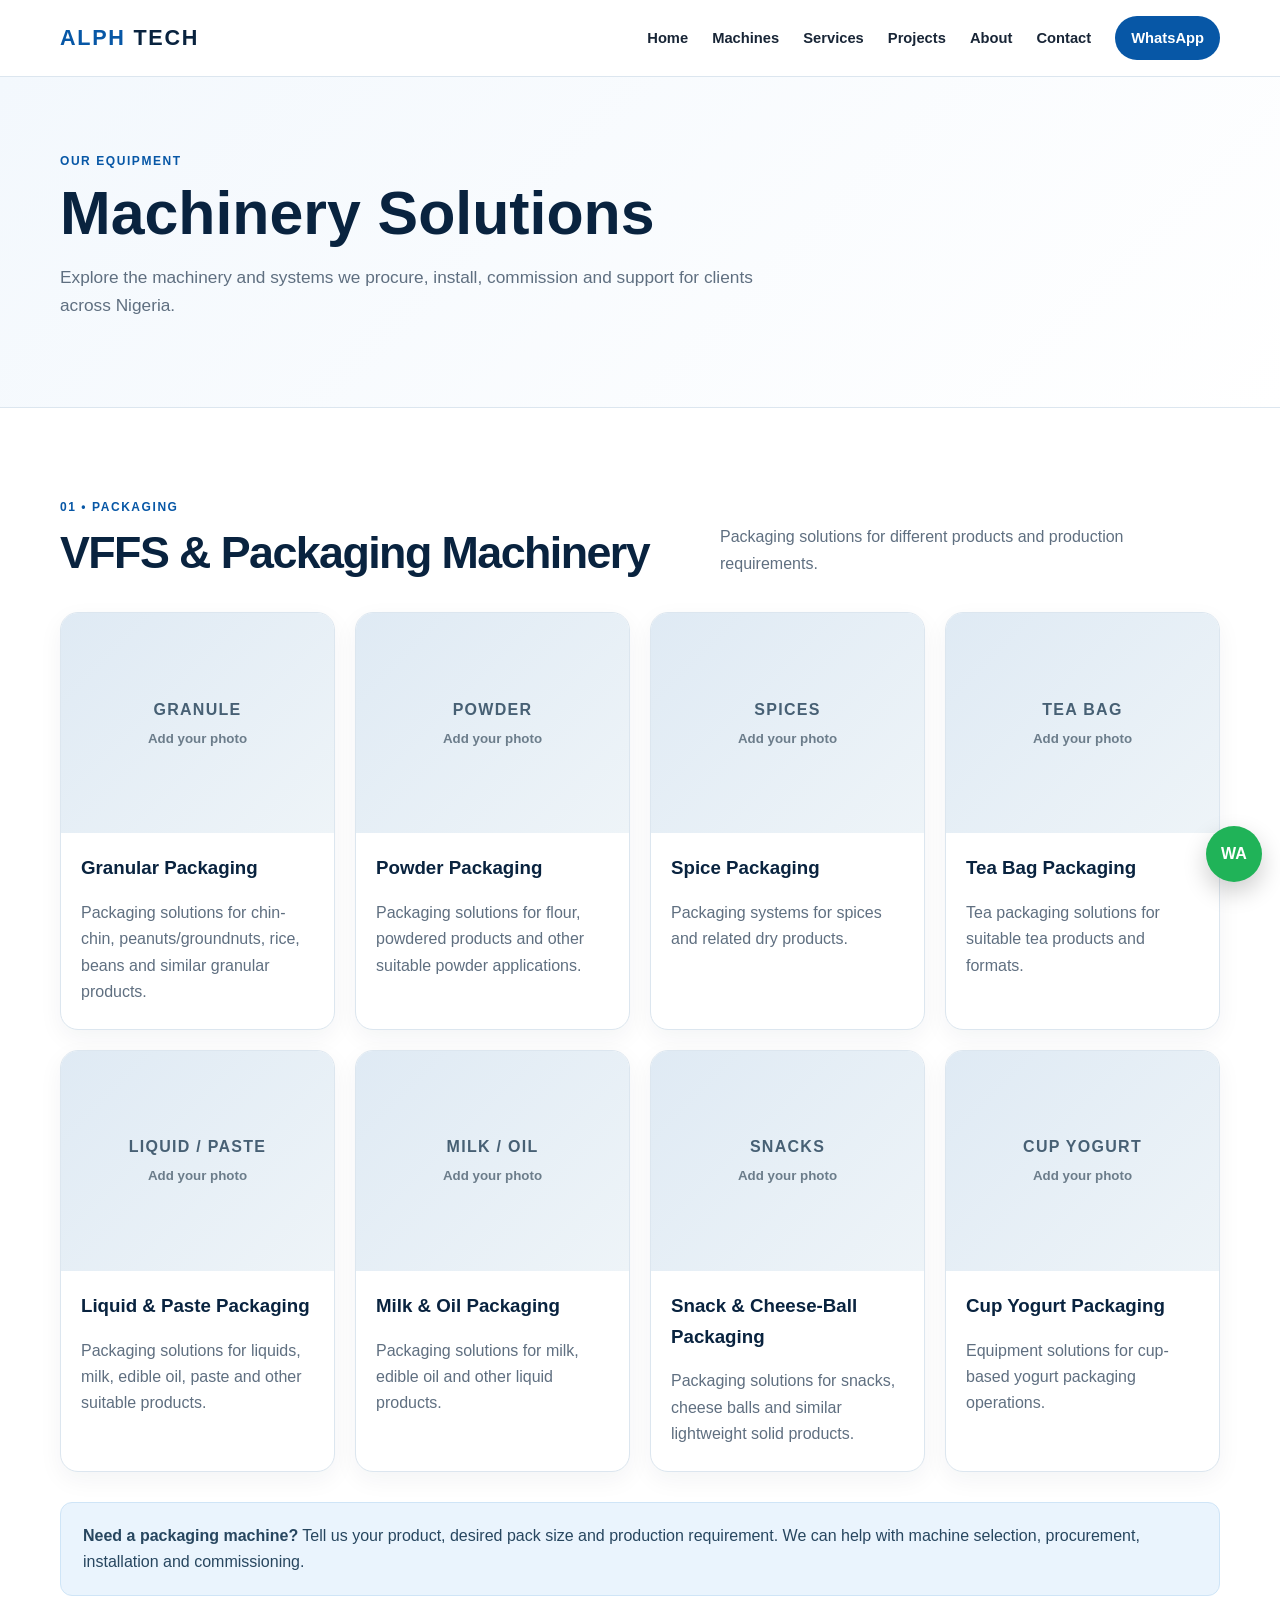
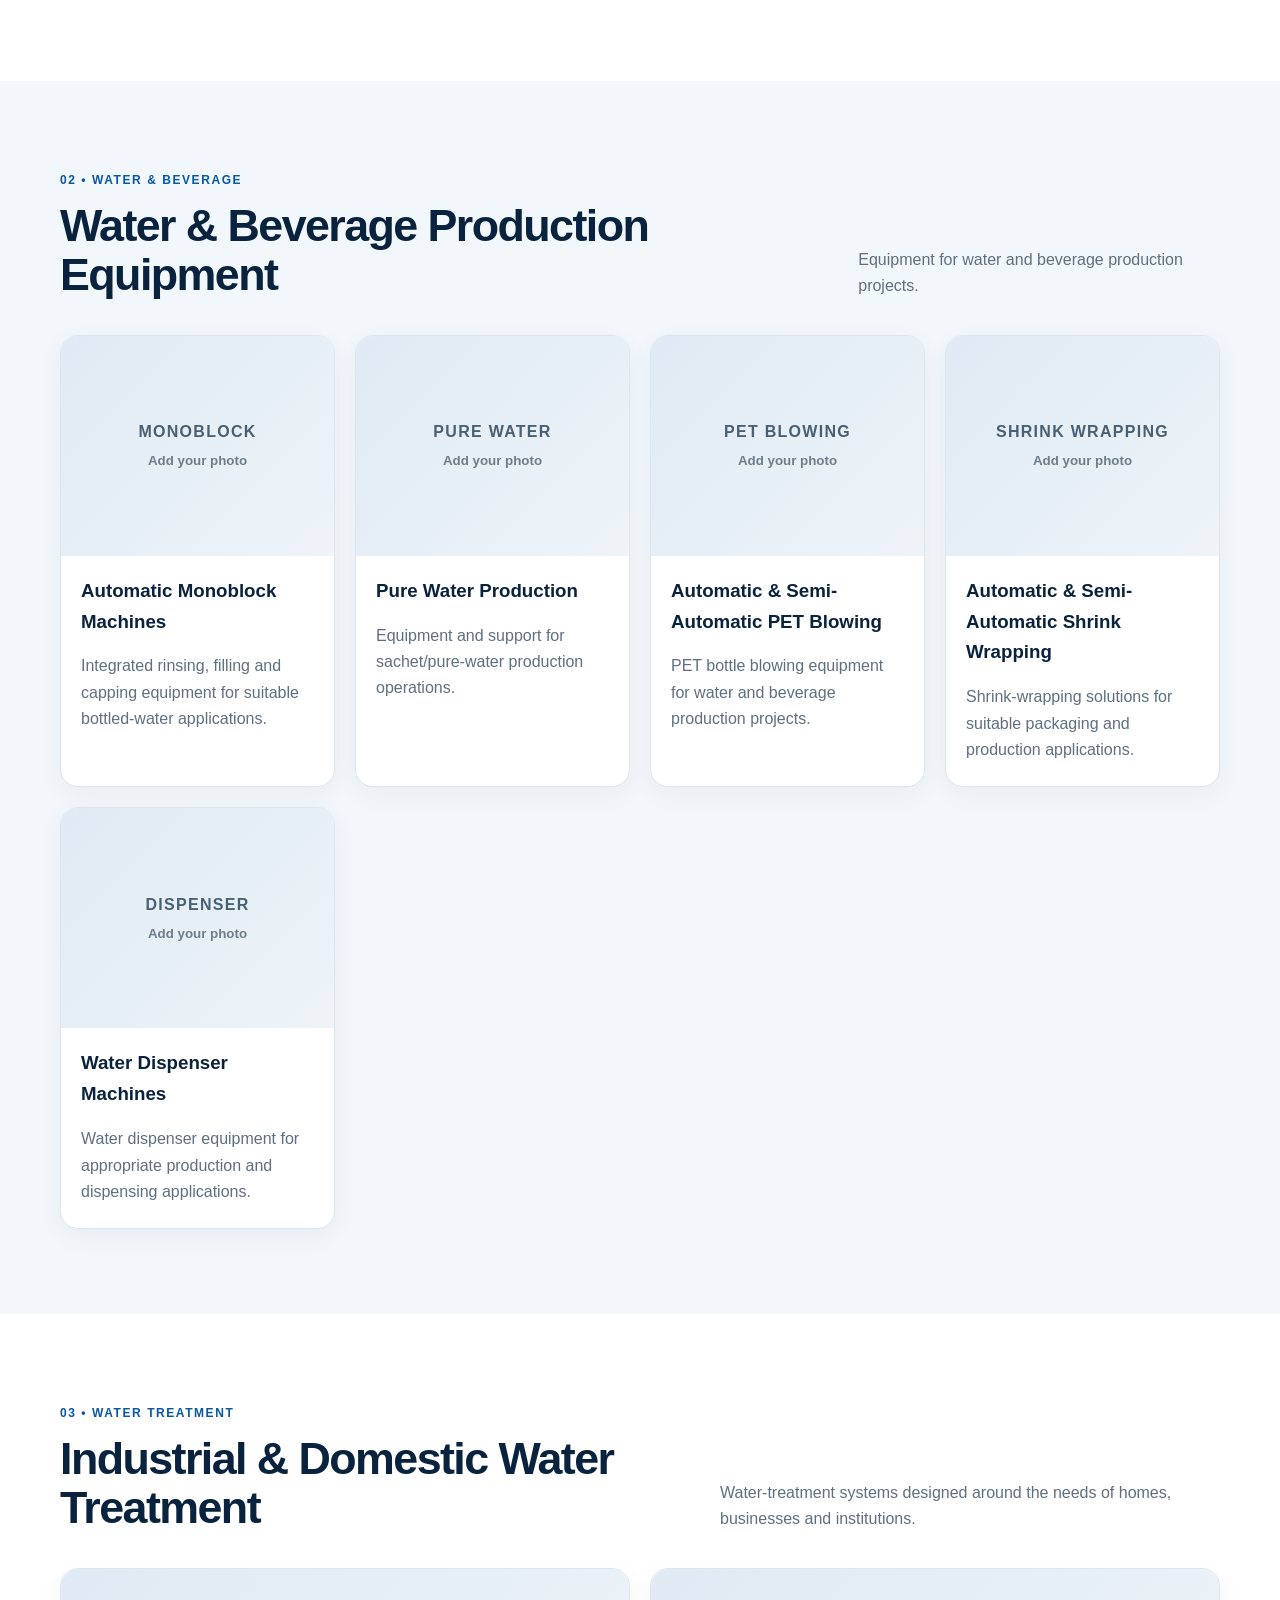
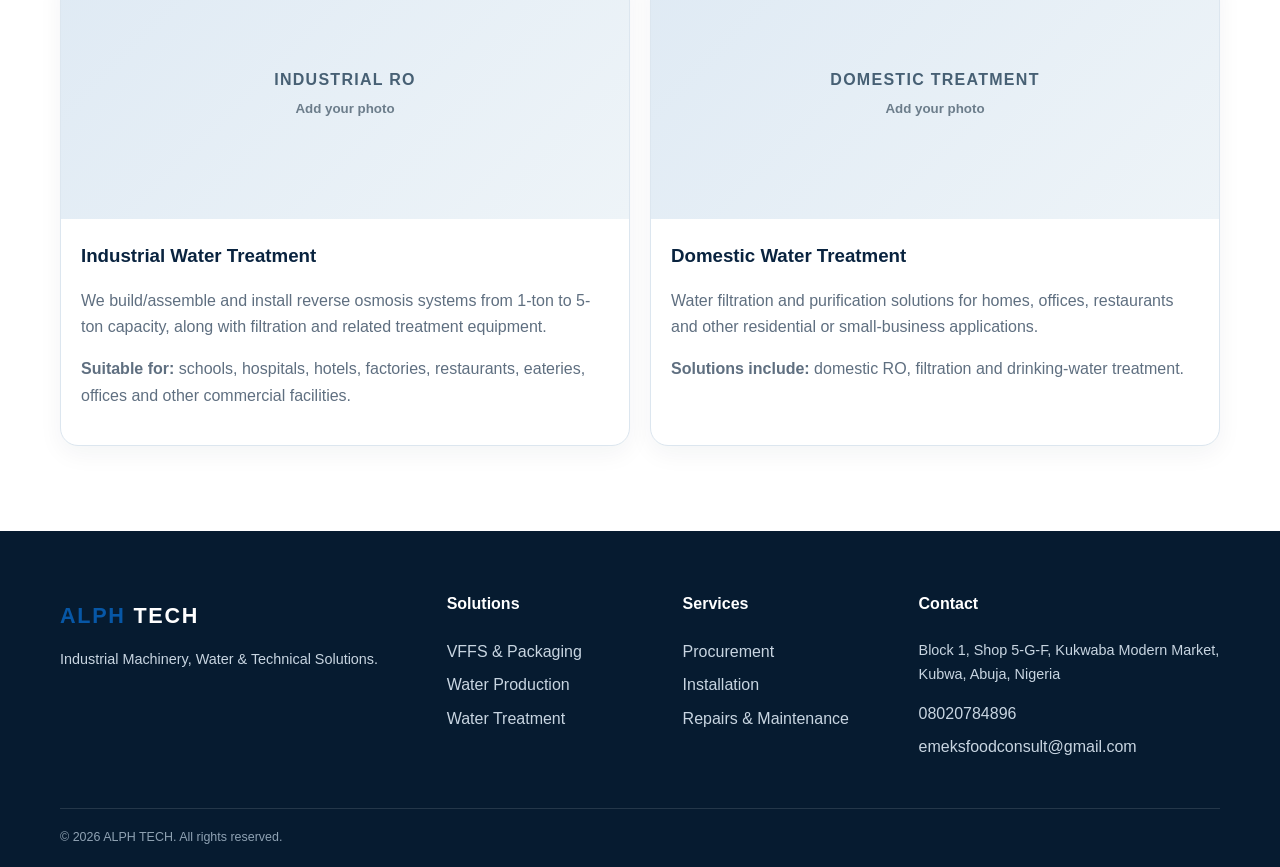
==== machines.html @ 34084520 "Add files via upload" ====
<!DOCTYPE html>
<html lang="en">
<head>
  <meta charset="UTF-8"><meta name="viewport" content="width=device-width, initial-scale=1.0">
  <title>Machines | ALPH TECH — Packaging, Water & Treatment Equipment</title>
  <meta name="description" content="Explore VFFS packaging machines, water production equipment, PET blowing, monoblock, shrink wrapping and industrial and domestic water-treatment systems from ALPH TECH.">
  <link rel="stylesheet" href="style.css">
</head>
<body>
<header class="site-header"><div class="container nav-wrap"><a class="brand" href="index.html"><span>ALPH</span> TECH</a><button class="menu-toggle" aria-label="Open menu">☰</button><nav class="nav" id="mainNav"><a href="index.html">Home</a><a href="machines.html">Machines</a><a href="services.html">Services</a><a href="projects.html">Projects</a><a href="about.html">About</a><a href="contact.html">Contact</a><a class="nav-whatsapp" href="https://wa.me/2348020784896" target="_blank" rel="noopener">WhatsApp</a></nav></div></header>

<main>
<section class="page-hero"><div class="container"><span class="eyebrow">OUR EQUIPMENT</span><h1>Machinery Solutions</h1><p>Explore the machinery and systems we procure, install, commission and support for clients across Nigeria.</p></div></section>

<section class="section" id="vffs">
<div class="container">
  <div class="section-heading"><div><span class="eyebrow">01 • PACKAGING</span><h2>VFFS &amp; Packaging Machinery</h2></div><p>Packaging solutions for different products and production requirements.</p></div>
  <div class="machine-grid">
    <article class="machine-card"><div class="image-placeholder"><img src="images/vffs/granule.jpg" alt="Granular VFFS packaging machine" onerror="this.style.display='none';this.parentElement.classList.add('placeholder-active')"><div class="placeholder-label"><span>GRANULE</span><small>Add your photo</small></div></div><h3>Granular Packaging</h3><p>Packaging solutions for chin-chin, peanuts/groundnuts, rice, beans and similar granular products.</p></article>
    <article class="machine-card"><div class="image-placeholder"><img src="images/vffs/powder.jpg" alt="Powder packaging machine" onerror="this.style.display='none';this.parentElement.classList.add('placeholder-active')"><div class="placeholder-label"><span>POWDER</span><small>Add your photo</small></div></div><h3>Powder Packaging</h3><p>Packaging solutions for flour, powdered products and other suitable powder applications.</p></article>
    <article class="machine-card"><div class="image-placeholder"><img src="images/vffs/spices.jpg" alt="Spice packaging machine" onerror="this.style.display='none';this.parentElement.classList.add('placeholder-active')"><div class="placeholder-label"><span>SPICES</span><small>Add your photo</small></div></div><h3>Spice Packaging</h3><p>Packaging systems for spices and related dry products.</p></article>
    <article class="machine-card"><div class="image-placeholder"><img src="images/vffs/tea.jpg" alt="Tea bag packaging machine" onerror="this.style.display='none';this.parentElement.classList.add('placeholder-active')"><div class="placeholder-label"><span>TEA BAG</span><small>Add your photo</small></div></div><h3>Tea Bag Packaging</h3><p>Tea packaging solutions for suitable tea products and formats.</p></article>
    <article class="machine-card"><div class="image-placeholder"><img src="images/vffs/liquid-paste.jpg" alt="Liquid and paste packaging machine" onerror="this.style.display='none';this.parentElement.classList.add('placeholder-active')"><div class="placeholder-label"><span>LIQUID / PASTE</span><small>Add your photo</small></div></div><h3>Liquid &amp; Paste Packaging</h3><p>Packaging solutions for liquids, milk, edible oil, paste and other suitable products.</p></article>
    <article class="machine-card"><div class="image-placeholder"><img src="images/vffs/milk-oil.jpg" alt="Milk and oil packaging machine" onerror="this.style.display='none';this.parentElement.classList.add('placeholder-active')"><div class="placeholder-label"><span>MILK / OIL</span><small>Add your photo</small></div></div><h3>Milk &amp; Oil Packaging</h3><p>Packaging solutions for milk, edible oil and other liquid products.</p></article>
    <article class="machine-card"><div class="image-placeholder"><img src="images/vffs/snacks.jpg" alt="Snack and cheese-ball packaging machine" onerror="this.style.display='none';this.parentElement.classList.add('placeholder-active')"><div class="placeholder-label"><span>SNACKS</span><small>Add your photo</small></div></div><h3>Snack &amp; Cheese-Ball Packaging</h3><p>Packaging solutions for snacks, cheese balls and similar lightweight solid products.</p></article>
    <article class="machine-card"><div class="image-placeholder"><img src="images/vffs/yogurt-cup.jpg" alt="Cup yogurt packaging machine" onerror="this.style.display='none';this.parentElement.classList.add('placeholder-active')"><div class="placeholder-label"><span>CUP YOGURT</span><small>Add your photo</small></div></div><h3>Cup Yogurt Packaging</h3><p>Equipment solutions for cup-based yogurt packaging operations.</p></article>
  </div>
  <div class="notice"><strong>Need a packaging machine?</strong> Tell us your product, desired pack size and production requirement. We can help with machine selection, procurement, installation and commissioning.</div>
</div>
</section>

<section class="section section-soft" id="water-production">
<div class="container">
  <div class="section-heading"><div><span class="eyebrow">02 • WATER &amp; BEVERAGE</span><h2>Water &amp; Beverage Production Equipment</h2></div><p>Equipment for water and beverage production projects.</p></div>
  <div class="machine-grid">
    <article class="machine-card"><div class="image-placeholder"><img src="images/water-production/monoblock.jpg" alt="Automatic monoblock machine" onerror="this.style.display='none';this.parentElement.classList.add('placeholder-active')"><div class="placeholder-label"><span>MONOBLOCK</span><small>Add your photo</small></div></div><h3>Automatic Monoblock Machines</h3><p>Integrated rinsing, filling and capping equipment for suitable bottled-water applications.</p></article>
    <article class="machine-card"><div class="image-placeholder"><img src="images/water-production/pure-water.jpg" alt="Pure water production machine" onerror="this.style.display='none';this.parentElement.classList.add('placeholder-active')"><div class="placeholder-label"><span>PURE WATER</span><small>Add your photo</small></div></div><h3>Pure Water Production</h3><p>Equipment and support for sachet/pure-water production operations.</p></article>
    <article class="machine-card"><div class="image-placeholder"><img src="images/water-production/pet-blowing.jpg" alt="Automatic PET blowing machine" onerror="this.style.display='none';this.parentElement.classList.add('placeholder-active')"><div class="placeholder-label"><span>PET BLOWING</span><small>Add your photo</small></div></div><h3>Automatic &amp; Semi-Automatic PET Blowing</h3><p>PET bottle blowing equipment for water and beverage production projects.</p></article>
    <article class="machine-card"><div class="image-placeholder"><img src="images/water-production/shrink-wrapping.jpg" alt="Shrink wrapping machine" onerror="this.style.display='none';this.parentElement.classList.add('placeholder-active')"><div class="placeholder-label"><span>SHRINK WRAPPING</span><small>Add your photo</small></div></div><h3>Automatic &amp; Semi-Automatic Shrink Wrapping</h3><p>Shrink-wrapping solutions for suitable packaging and production applications.</p></article>
    <article class="machine-card"><div class="image-placeholder"><img src="images/water-production/dispenser.jpg" alt="Water dispenser machine" onerror="this.style.display='none';this.parentElement.classList.add('placeholder-active')"><div class="placeholder-label"><span>DISPENSER</span><small>Add your photo</small></div></div><h3>Water Dispenser Machines</h3><p>Water dispenser equipment for appropriate production and dispensing applications.</p></article>
  </div>
</div>
</section>

<section class="section" id="water-treatment">
<div class="container">
  <div class="section-heading"><div><span class="eyebrow">03 • WATER TREATMENT</span><h2>Industrial &amp; Domestic Water Treatment</h2></div><p>Water-treatment systems designed around the needs of homes, businesses and institutions.</p></div>
  <div class="cards two">
    <article class="service-card tall"><div class="image-placeholder"><img src="images/water-treatment/industrial-ro.jpg" alt="Industrial reverse osmosis system" onerror="this.style.display='none';this.parentElement.classList.add('placeholder-active')"><div class="placeholder-label"><span>INDUSTRIAL RO</span><small>Add your photo</small></div></div><h3>Industrial Water Treatment</h3><p>We build/assemble and install reverse osmosis systems from 1-ton to 5-ton capacity, along with filtration and related treatment equipment.</p><p><strong>Suitable for:</strong> schools, hospitals, hotels, factories, restaurants, eateries, offices and other commercial facilities.</p></article>
    <article class="service-card tall"><div class="image-placeholder"><img src="images/water-treatment/domestic.jpg" alt="Domestic water treatment system" onerror="this.style.display='none';this.parentElement.classList.add('placeholder-active')"><div class="placeholder-label"><span>DOMESTIC TREATMENT</span><small>Add your photo</small></div></div><h3>Domestic Water Treatment</h3><p>Water filtration and purification solutions for homes, offices, restaurants and other residential or small-business applications.</p><p><strong>Solutions include:</strong> domestic RO, filtration and drinking-water treatment.</p></article>
  </div>
</div>
</section>
</main>

<footer class="footer"><div class="container footer-grid"><div><a class="brand footer-brand" href="index.html"><span>ALPH</span> TECH</a><p>Industrial Machinery, Water &amp; Technical Solutions.</p></div><div><h4>Solutions</h4><a href="#vffs">VFFS &amp; Packaging</a><a href="#water-production">Water Production</a><a href="#water-treatment">Water Treatment</a></div><div><h4>Services</h4><a href="services.html">Procurement</a><a href="services.html">Installation</a><a href="services.html">Repairs &amp; Maintenance</a></div><div><h4>Contact</h4><p>Block 1, Shop 5-G-F, Kukwaba Modern Market, Kubwa, Abuja, Nigeria</p><a href="tel:+2348020784896">08020784896</a><a href="mailto:emeksfoodconsult@gmail.com">emeksfoodconsult@gmail.com</a></div></div><div class="container copyright">© 2026 ALPH TECH. All rights reserved.</div></footer>
<a class="floating-whatsapp" href="https://wa.me/2348020784896" target="_blank" rel="noopener" aria-label="Chat with ALPH TECH on WhatsApp">WA</a><script src="script.js"></script>
</body></html>
---- style.css ----
:root{--blue:#0757a6;--blue2:#0b74d1;--navy:#09233f;--text:#182536;--muted:#5f6f80;--soft:#f2f7fb;--line:#dce6ef;--white:#fff;--shadow:0 16px 45px rgba(9,35,63,.10);--radius:18px}*{box-sizing:border-box}html{scroll-behavior:smooth}body{margin:0;font-family:Inter,Segoe UI,Arial,sans-serif;color:var(--text);background:#fff;line-height:1.65}a{color:inherit;text-decoration:none}.container{width:min(1160px,92%);margin:auto}.site-header{position:sticky;top:0;z-index:20;background:rgba(255,255,255,.96);backdrop-filter:blur(10px);border-bottom:1px solid var(--line)}.nav-wrap{min-height:76px;display:flex;align-items:center;justify-content:space-between}.brand{font-weight:900;font-size:1.35rem;letter-spacing:.08em;color:var(--navy)}.brand span{color:var(--blue)}.nav{display:flex;align-items:center;gap:24px;font-size:.92rem;font-weight:700}.nav a:hover{color:var(--blue)}.nav-whatsapp{background:var(--blue);color:#fff!important;padding:10px 16px;border-radius:999px}.menu-toggle{display:none;background:none;border:0;font-size:1.7rem;color:var(--navy)}.hero{padding:74px 0 65px;background:linear-gradient(135deg,#f3f8fd 0%,#fff 65%)}.hero-grid{display:grid;grid-template-columns:1.03fr .97fr;gap:54px;align-items:center}.eyebrow{display:inline-block;color:var(--blue);font-size:.75rem;font-weight:900;letter-spacing:.13em;margin-bottom:10px}.hero h1{font-size:clamp(2.35rem,5vw,4.4rem);line-height:1.04;letter-spacing:-.045em;margin:0 0 20px;color:var(--navy)}.hero-lead{font-size:1.12rem;color:var(--muted);max-width:680px}.hero-actions{display:flex;gap:12px;flex-wrap:wrap;margin:28px 0}.btn{display:inline-flex;align-items:center;justify-content:center;border-radius:10px;padding:13px 20px;font-weight:800;border:1px solid transparent;cursor:pointer}.btn-primary{background:var(--blue);color:#fff}.btn-primary:hover{background:var(--navy)}.btn-light{background:#fff;border-color:var(--line);color:var(--navy)}.btn-white{background:#fff;color:var(--blue)}.hero-stats{display:flex;gap:28px;margin-top:30px;flex-wrap:wrap}.hero-stats div{display:flex;flex-direction:column}.hero-stats strong{font-size:1.5rem;color:var(--navy)}.hero-stats span{font-size:.78rem;color:var(--muted);font-weight:700}.image-placeholder{position:relative;min-height:250px;background:linear-gradient(135deg,#dfeaf4,#eef4f8);border:1px solid var(--line);border-radius:var(--radius);overflow:hidden;display:flex;align-items:center;justify-content:center}.image-placeholder img{width:100%;height:100%;min-height:250px;object-fit:cover;display:block}.hero-visual{min-height:460px;box-shadow:var(--shadow)}.hero-visual img{min-height:460px}.placeholder-label{position:absolute;inset:0;display:flex;align-items:center;justify-content:center;flex-direction:column;text-align:center;color:#476074;font-weight:900;letter-spacing:.08em}.placeholder-label small{font-weight:600;letter-spacing:0;color:#6c7d8b;margin-top:5px}.placeholder-active .placeholder-label{display:flex}.placeholder-label{display:none}.placeholder-active .placeholder-label{display:flex}.section{padding:85px 0}.section-soft{background:var(--soft)}.section-blue{background:var(--blue);color:#fff}.section-dark{background:var(--navy);color:#fff}.section-heading{display:flex;justify-content:space-between;gap:40px;align-items:end;margin-bottom:35px}.section-heading h2,.split h2,.cta h2{font-size:clamp(1.9rem,3.5vw,3rem);line-height:1.1;letter-spacing:-.035em;margin:0;color:var(--navy)}.section-heading>p{max-width:500px;color:var(--muted);margin:0}.light h2,.section-blue .eyebrow{color:#fff}.section-blue .section-heading>p{color:#dbeeff}.cards{display:grid;gap:20px}.cards.four{grid-template-columns:repeat(4,1fr)}.cards.three{grid-template-columns:repeat(3,1fr)}.cards.two{grid-template-columns:repeat(2,1fr)}.service-card{background:#fff;border:1px solid var(--line);border-radius:var(--radius);padding:26px;box-shadow:0 8px 25px rgba(9,35,63,.05)}.service-card h3{margin:12px 0 8px;color:var(--navy)}.service-card p{color:var(--muted)}.service-card a,.text-link{color:var(--blue);font-weight:800}.service-card.tall{padding:20px}.service-card.tall .image-placeholder{margin:-20px -20px 22px;border-radius:18px 18px 0 0;border:0}.icon{width:42px;height:42px;border-radius:10px;background:#e7f2fc;color:var(--blue);display:grid;place-items:center;font-weight:900}.image-feature{display:grid;grid-template-columns:1fr 1fr;gap:38px;align-items:center}.image-feature .large{min-height:410px}.image-feature .large img{min-height:410px}.feature-copy h3{font-size:1.8rem;margin-top:0}.feature-copy p{color:#dbeeff}.tag-list{display:flex;flex-wrap:wrap;gap:8px;margin:22px 0}.tag-list span{border:1px solid rgba(255,255,255,.28);padding:7px 11px;border-radius:999px;font-size:.82rem}.split{display:grid;grid-template-columns:1fr 1fr;gap:55px;align-items:center}.split.reverse{grid-template-columns:1fr 1fr}.check-list{padding:0;list-style:none}.check-list li{margin:11px 0;padding-left:27px;position:relative}.check-list li:before{content:"✓";position:absolute;left:0;color:var(--blue);font-weight:900}.mini-grid{display:grid;grid-template-columns:repeat(3,1fr);gap:10px;margin:25px 0}.mini-grid div{background:#fff;border:1px solid var(--line);padding:16px;border-radius:12px;display:flex;flex-direction:column}.mini-grid strong{color:var(--blue);font-size:1.2rem}.mini-grid span{font-size:.78rem;color:var(--muted)}.process{display:grid;grid-template-columns:repeat(3,1fr);gap:20px}.process>div{border-top:3px solid var(--blue);padding:22px;background:#fff;border:1px solid var(--line);border-top:3px solid var(--blue);border-radius:12px}.process b{color:var(--blue)}.process h3{margin:7px 0}.process p{color:var(--muted);margin:0}.cta{display:flex;justify-content:space-between;align-items:center;gap:30px}.cta h2{color:#fff}.cta p{color:#d4e2ee;max-width:700px}.page-hero{padding:70px 0;background:linear-gradient(135deg,#f3f8fd,#fff);border-bottom:1px solid var(--line)}.page-hero h1{font-size:clamp(2.2rem,5vw,3.8rem);line-height:1.05;color:var(--navy);margin:0 0 16px;max-width:850px}.page-hero p{max-width:720px;color:var(--muted);font-size:1.08rem}.machine-grid{display:grid;grid-template-columns:repeat(4,1fr);gap:20px}.machine-card{border:1px solid var(--line);border-radius:var(--radius);overflow:hidden;background:#fff;box-shadow:0 8px 24px rgba(9,35,63,.05)}.machine-card .image-placeholder{border:0;border-radius:0;min-height:220px}.machine-card .image-placeholder img{min-height:220px}.machine-card h3,.machine-card p{margin-left:20px;margin-right:20px}.machine-card h3{margin-top:20px;margin-bottom:6px;color:var(--navy)}.machine-card p{color:var(--muted);margin-bottom:23px}.notice{margin-top:30px;padding:20px 22px;border-radius:12px;background:#eaf4fd;border:1px solid #cfe5f7;color:#27465f}.centered{text-align:center}.service-list{display:grid;gap:0}.service-row{display:grid;grid-template-columns:90px 1fr;gap:25px;padding:42px 0;border-bottom:1px solid var(--line)}.service-number{font-size:2rem;font-weight:900;color:var(--blue)}.service-row h2{margin:0 0 8px;color:var(--navy)}.service-row p{max-width:780px;color:var(--muted)}.filter-bar{display:flex;gap:8px;flex-wrap:wrap;margin-bottom:30px}.filter{background:#fff;border:1px solid var(--line);border-radius:999px;padding:10px 15px;font-weight:800;cursor:pointer}.filter.active{background:var(--blue);color:#fff;border-color:var(--blue)}.project-grid{display:grid;grid-template-columns:repeat(3,1fr);gap:22px}.project-card{border:1px solid var(--line);border-radius:var(--radius);overflow:hidden;background:#fff}.project-card .image-placeholder{border:0;border-radius:0;min-height:250px}.project-card .image-placeholder img{min-height:250px}.project-card>div:last-child{padding:20px}.project-card h3{margin:7px 0}.project-card p{color:var(--muted);margin:0}.project-tag{font-size:.7rem;font-weight:900;color:var(--blue);letter-spacing:.1em}.stats-large{display:grid;grid-template-columns:repeat(4,1fr);gap:20px}.stats-large div{text-align:center;padding:25px;background:#fff;border:1px solid var(--line);border-radius:15px}.stats-large strong{display:block;font-size:2.1rem;color:var(--blue)}.stats-large span{color:var(--muted);font-weight:700}.contact-grid{display:grid;grid-template-columns:.85fr 1.15fr;gap:55px}.contact-item{padding:18px 0;border-bottom:1px solid var(--line)}.contact-item span{display:block;font-size:.72rem;font-weight:900;letter-spacing:.12em;color:var(--blue)}.contact-item a{font-weight:800;font-size:1.05rem}.contact-form{background:var(--soft);padding:30px;border-radius:var(--radius);border:1px solid var(--line)}.contact-form label{display:block;font-weight:800;margin-bottom:15px}.contact-form input,.contact-form select,.contact-form textarea{width:100%;margin-top:7px;border:1px solid #c9d7e3;border-radius:9px;padding:12px 13px;font:inherit;background:#fff}.contact-form textarea{resize:vertical}.form-note{font-size:.82rem;color:var(--muted)}.map-note{padding:40px;border:1px solid var(--line);border-radius:var(--radius);background:#fff}.footer{background:#061b30;color:#c8d5e1;padding:60px 0 20px}.footer-grid{display:grid;grid-template-columns:1.4fr .8fr .8fr 1.2fr;gap:35px}.footer h4{color:#fff;margin-top:0}.footer a{display:block;margin:7px 0}.footer a:hover{color:#fff}.footer p{font-size:.9rem}.footer-brand{color:#fff}.copyright{border-top:1px solid rgba(255,255,255,.12);margin-top:40px;padding-top:18px;font-size:.78rem;color:#8fa2b3}.floating-whatsapp{position:fixed;right:18px;bottom:18px;z-index:30;width:56px;height:56px;border-radius:50%;display:grid;place-items:center;background:#20b358;color:#fff;font-weight:900;box-shadow:0 10px 25px rgba(0,0,0,.2)}
@media(max-width:980px){.nav{gap:14px}.cards.four,.machine-grid{grid-template-columns:repeat(2,1fr)}.hero-grid,.image-feature,.split,.contact-grid{grid-template-columns:1fr}.hero-visual{min-height:360px}.hero-visual img{min-height:360px}.process{grid-template-columns:repeat(2,1fr)}.project-grid{grid-template-columns:repeat(2,1fr)}.footer-grid{grid-template-columns:repeat(2,1fr)}}
@media(max-width:720px){.nav{display:none;position:absolute;left:0;right:0;top:76px;background:#fff;padding:15px 4%;border-bottom:1px solid var(--line);box-shadow:var(--shadow);flex-direction:column;align-items:stretch}.nav.open{display:flex}.nav a{padding:10px 0}.nav-whatsapp{text-align:center}.menu-toggle{display:block}.hero{padding:48px 0}.hero-stats{gap:20px}.section{padding:62px 0}.section-heading,.cta{display:block}.section-heading>p{margin-top:15px}.cards.four,.cards.three,.cards.two,.machine-grid,.process,.project-grid,.stats-large{grid-template-columns:1fr}.image-feature .large{min-height:280px}.image-feature .large img{min-height:280px}.split{gap:30px}.mini-grid{grid-template-columns:1fr}.service-row{grid-template-columns:55px 1fr;gap:12px}.service-number{font-size:1.4rem}.footer-grid{grid-template-columns:1fr}.footer{padding-top:45px}}
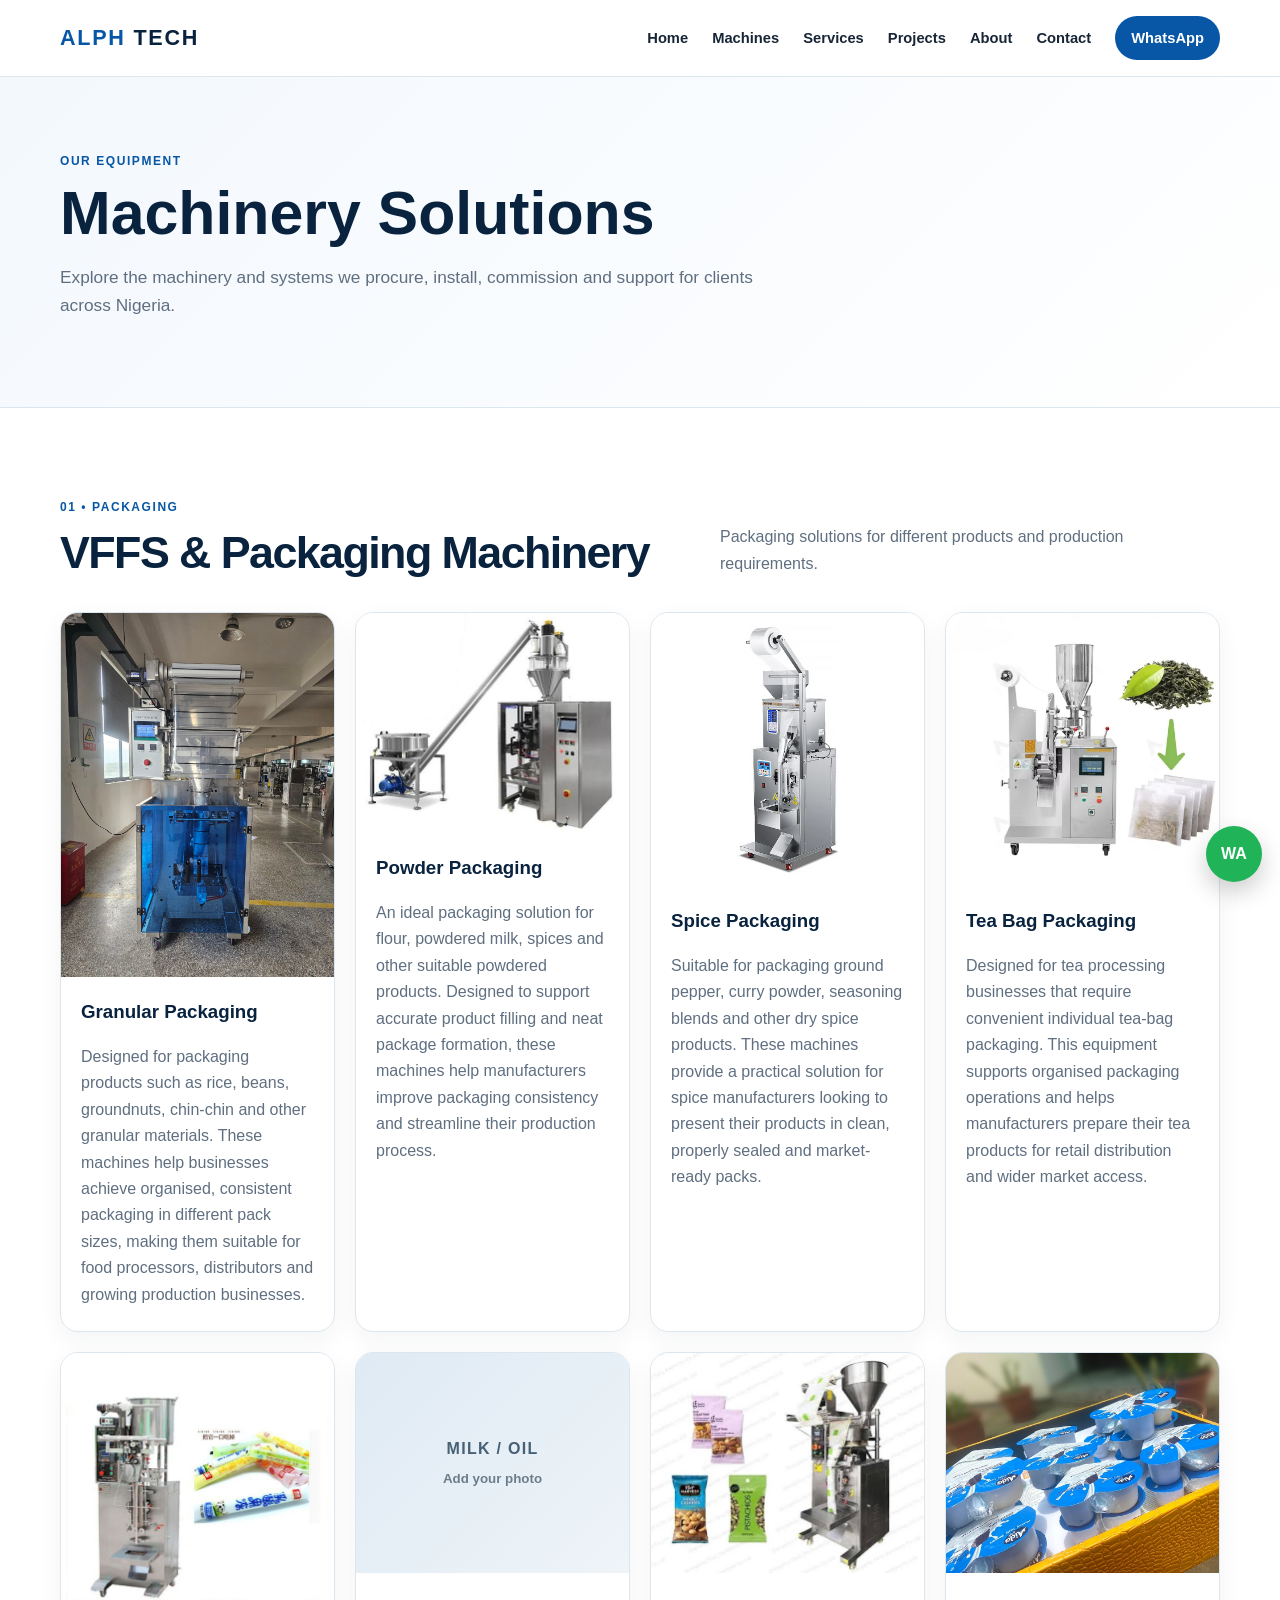
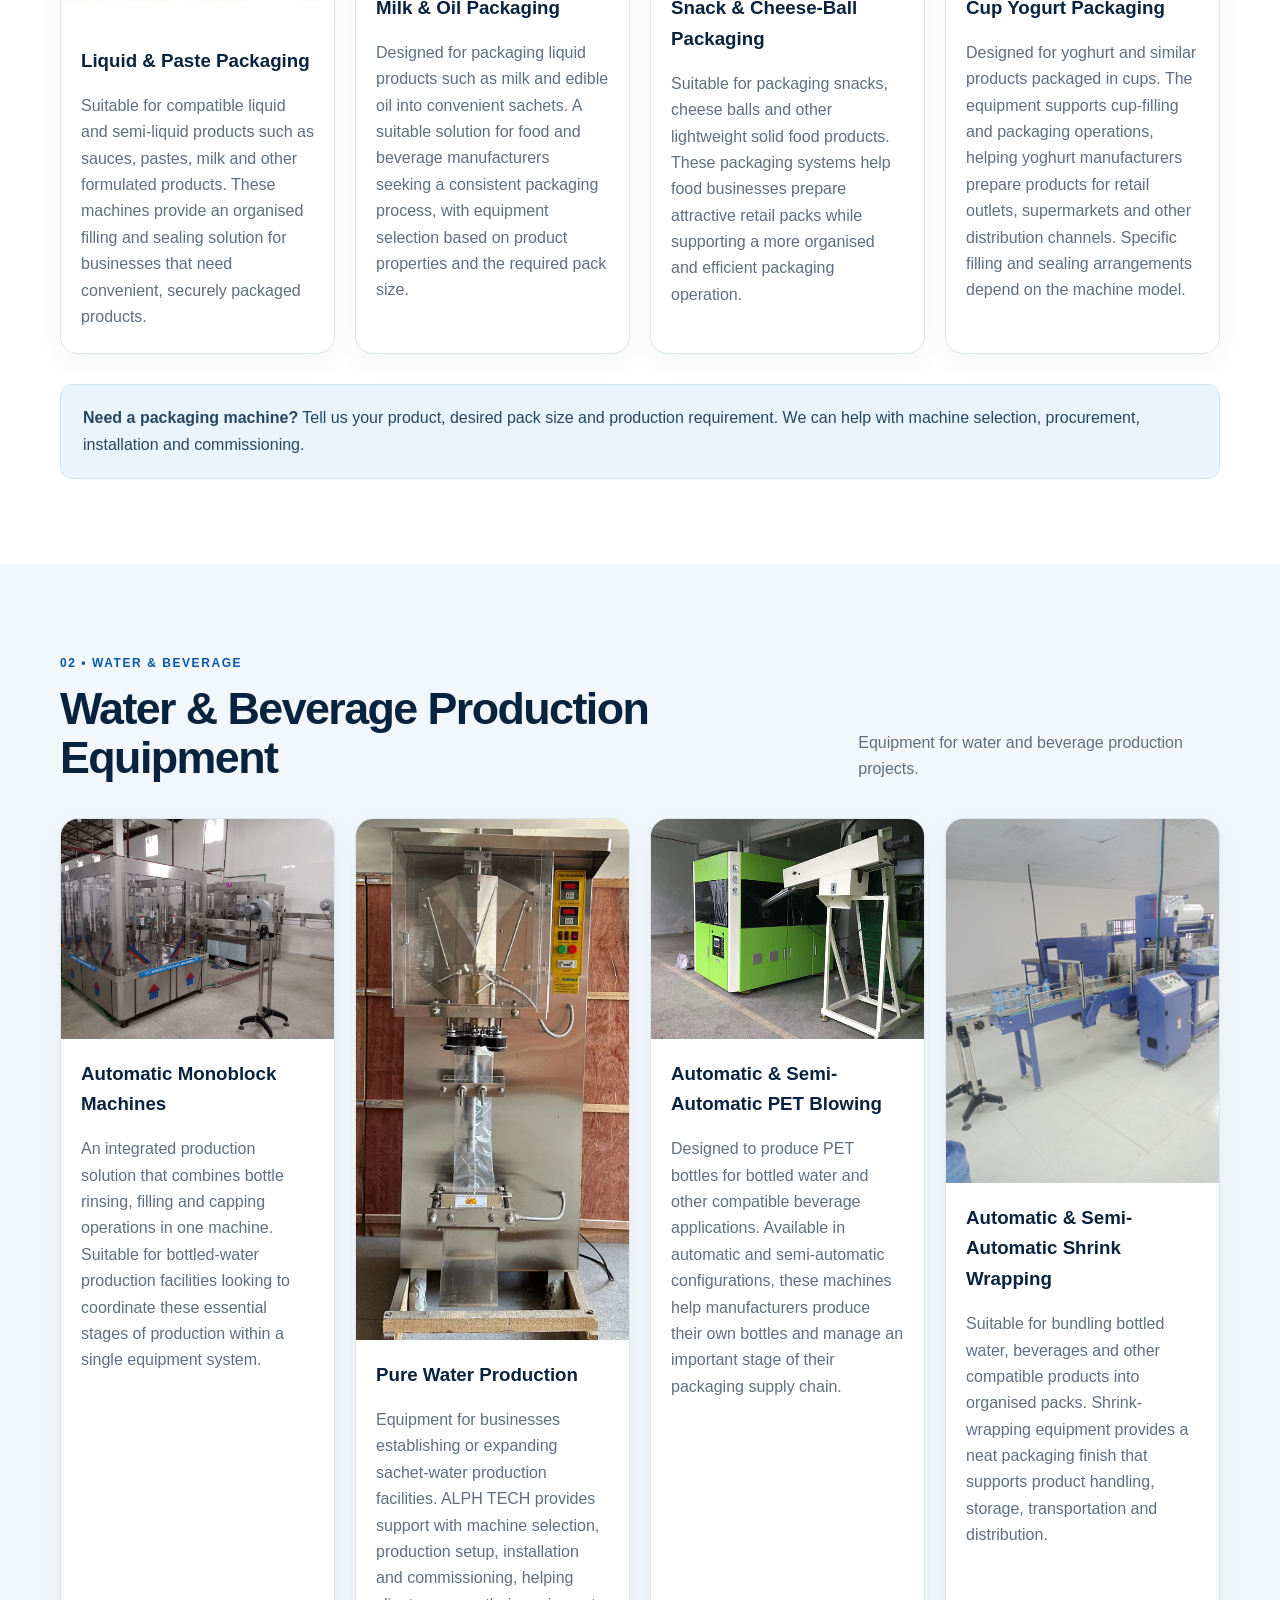
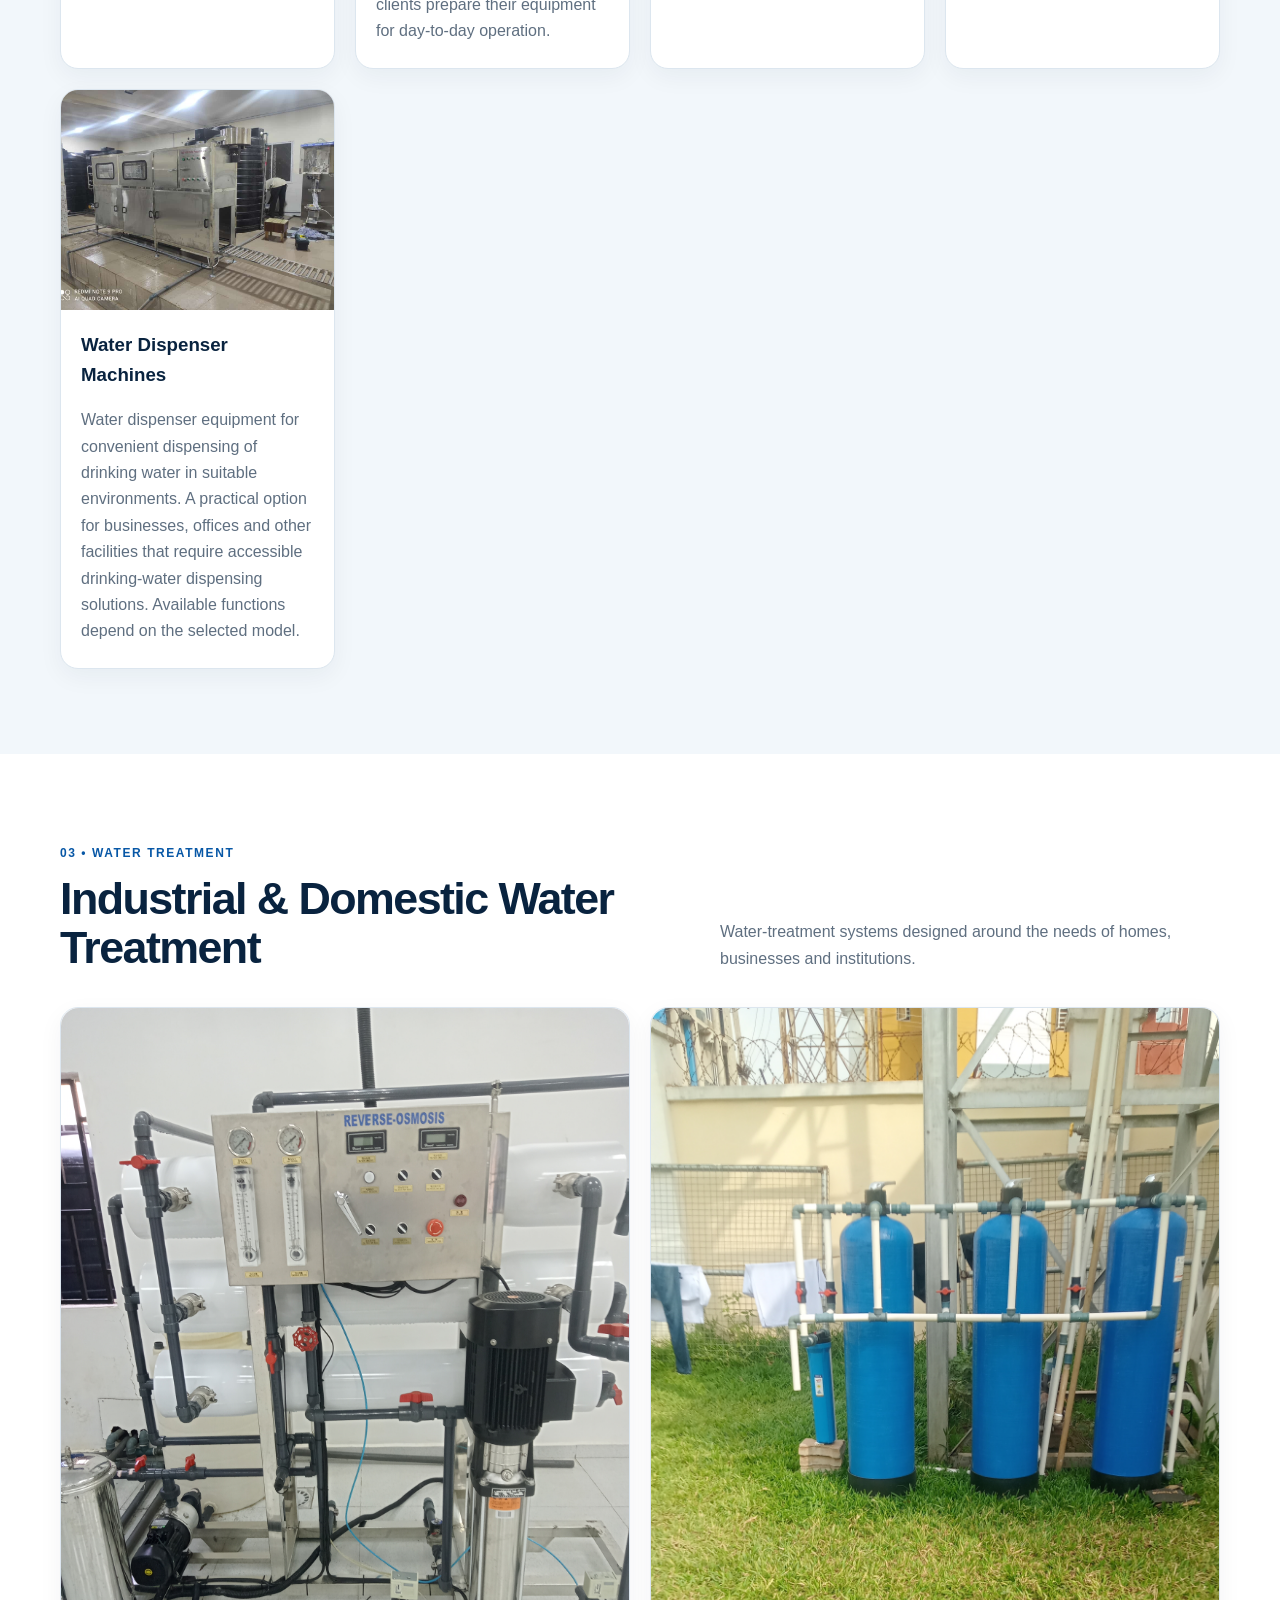
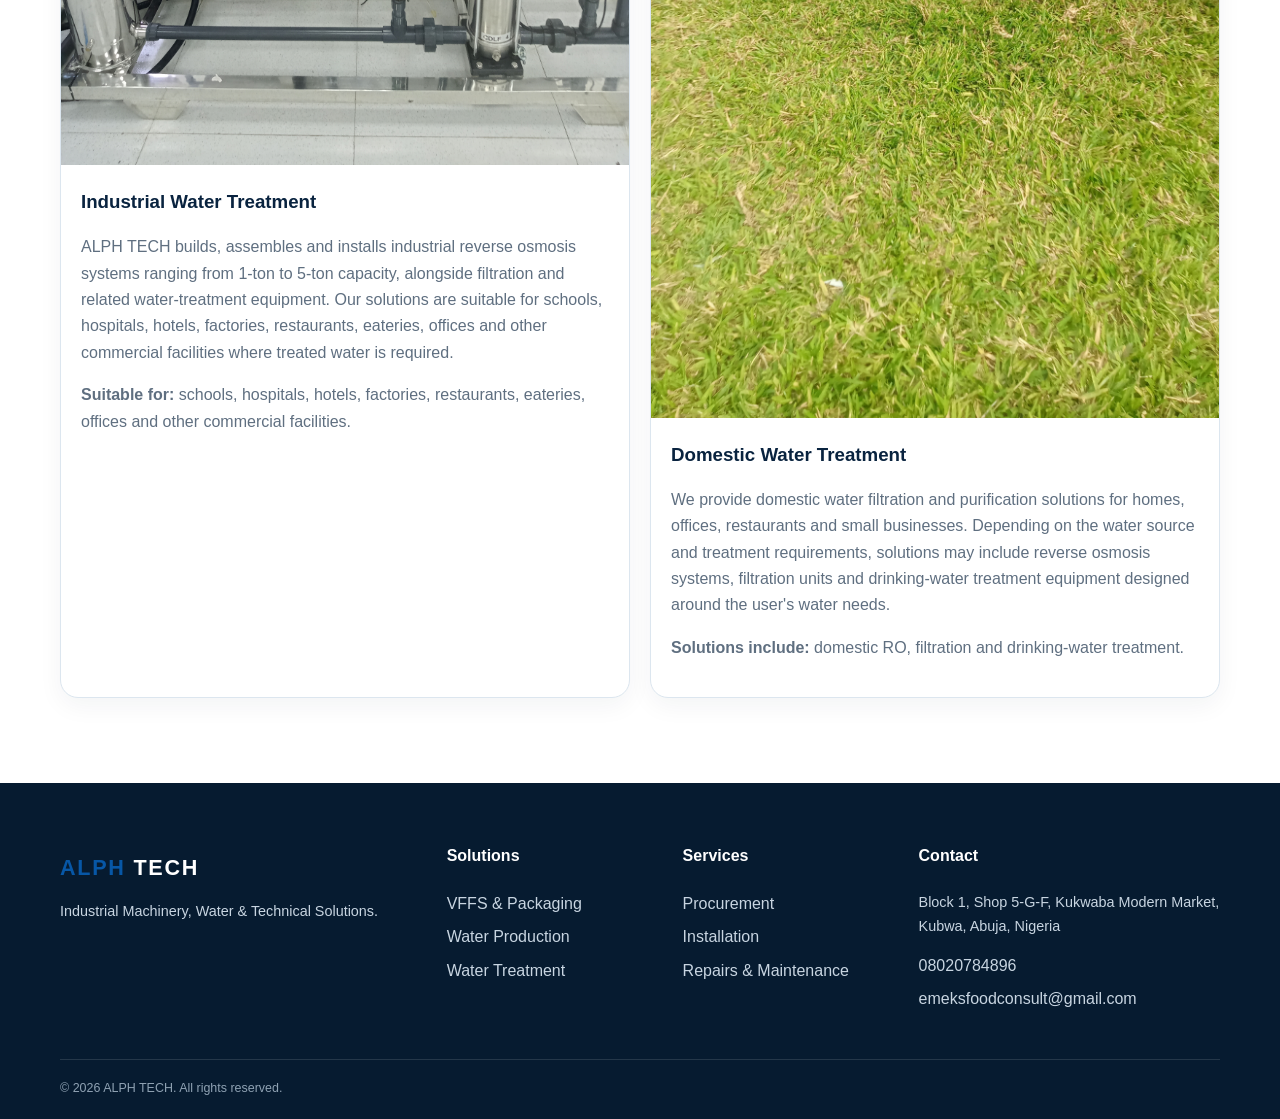
==== commit 83937f9a: "Improve machine and equipment descriptions" ====
--- a/machines.html
+++ b/machines.html
@@ -16,14 +16,14 @@
 <div class="container">
   <div class="section-heading"><div><span class="eyebrow">01 • PACKAGING</span><h2>VFFS &amp; Packaging Machinery</h2></div><p>Packaging solutions for different products and production requirements.</p></div>
   <div class="machine-grid">
-    <article class="machine-card"><div class="image-placeholder"><img src="images/vffs/granule.jpg" alt="Granular VFFS packaging machine" onerror="this.style.display='none';this.parentElement.classList.add('placeholder-active')"><div class="placeholder-label"><span>GRANULE</span><small>Add your photo</small></div></div><h3>Granular Packaging</h3><p>Packaging solutions for chin-chin, peanuts/groundnuts, rice, beans and similar granular products.</p></article>
-    <article class="machine-card"><div class="image-placeholder"><img src="images/vffs/powder.jpg" alt="Powder packaging machine" onerror="this.style.display='none';this.parentElement.classList.add('placeholder-active')"><div class="placeholder-label"><span>POWDER</span><small>Add your photo</small></div></div><h3>Powder Packaging</h3><p>Packaging solutions for flour, powdered products and other suitable powder applications.</p></article>
-    <article class="machine-card"><div class="image-placeholder"><img src="images/vffs/spices.jpg" alt="Spice packaging machine" onerror="this.style.display='none';this.parentElement.classList.add('placeholder-active')"><div class="placeholder-label"><span>SPICES</span><small>Add your photo</small></div></div><h3>Spice Packaging</h3><p>Packaging systems for spices and related dry products.</p></article>
-    <article class="machine-card"><div class="image-placeholder"><img src="images/vffs/tea.jpg" alt="Tea bag packaging machine" onerror="this.style.display='none';this.parentElement.classList.add('placeholder-active')"><div class="placeholder-label"><span>TEA BAG</span><small>Add your photo</small></div></div><h3>Tea Bag Packaging</h3><p>Tea packaging solutions for suitable tea products and formats.</p></article>
-    <article class="machine-card"><div class="image-placeholder"><img src="images/vffs/liquid-paste.jpg" alt="Liquid and paste packaging machine" onerror="this.style.display='none';this.parentElement.classList.add('placeholder-active')"><div class="placeholder-label"><span>LIQUID / PASTE</span><small>Add your photo</small></div></div><h3>Liquid &amp; Paste Packaging</h3><p>Packaging solutions for liquids, milk, edible oil, paste and other suitable products.</p></article>
-    <article class="machine-card"><div class="image-placeholder"><img src="images/vffs/milk-oil.jpg" alt="Milk and oil packaging machine" onerror="this.style.display='none';this.parentElement.classList.add('placeholder-active')"><div class="placeholder-label"><span>MILK / OIL</span><small>Add your photo</small></div></div><h3>Milk &amp; Oil Packaging</h3><p>Packaging solutions for milk, edible oil and other liquid products.</p></article>
-    <article class="machine-card"><div class="image-placeholder"><img src="images/vffs/snacks.jpg" alt="Snack and cheese-ball packaging machine" onerror="this.style.display='none';this.parentElement.classList.add('placeholder-active')"><div class="placeholder-label"><span>SNACKS</span><small>Add your photo</small></div></div><h3>Snack &amp; Cheese-Ball Packaging</h3><p>Packaging solutions for snacks, cheese balls and similar lightweight solid products.</p></article>
-    <article class="machine-card"><div class="image-placeholder"><img src="images/vffs/yogurt-cup.jpg" alt="Cup yogurt packaging machine" onerror="this.style.display='none';this.parentElement.classList.add('placeholder-active')"><div class="placeholder-label"><span>CUP YOGURT</span><small>Add your photo</small></div></div><h3>Cup Yogurt Packaging</h3><p>Equipment solutions for cup-based yogurt packaging operations.</p></article>
+    <article class="machine-card"><div class="image-placeholder"><img src="images/vffs/granule.jpg" alt="Granular VFFS packaging machine" onerror="this.style.display='none';this.parentElement.classList.add('placeholder-active')"><div class="placeholder-label"><span>GRANULE</span><small>Add your photo</small></div></div><h3>Granular Packaging</h3><p>Designed for packaging products such as rice, beans, groundnuts, chin-chin and other granular materials. These machines help businesses achieve organised, consistent packaging in different pack sizes, making them suitable for food processors, distributors and growing production businesses.</p></article>
+    <article class="machine-card"><div class="image-placeholder"><img src="images/vffs/powder.jpg" alt="Powder packaging machine" onerror="this.style.display='none';this.parentElement.classList.add('placeholder-active')"><div class="placeholder-label"><span>POWDER</span><small>Add your photo</small></div></div><h3>Powder Packaging</h3><p>An ideal packaging solution for flour, powdered milk, spices and other suitable powdered products. Designed to support accurate product filling and neat package formation, these machines help manufacturers improve packaging consistency and streamline their production process.</p></article>
+    <article class="machine-card"><div class="image-placeholder"><img src="images/vffs/spices.jpg" alt="Spice packaging machine" onerror="this.style.display='none';this.parentElement.classList.add('placeholder-active')"><div class="placeholder-label"><span>SPICES</span><small>Add your photo</small></div></div><h3>Spice Packaging</h3><p>Suitable for packaging ground pepper, curry powder, seasoning blends and other dry spice products. These machines provide a practical solution for spice manufacturers looking to present their products in clean, properly sealed and market-ready packs.</p></article>
+    <article class="machine-card"><div class="image-placeholder"><img src="images/vffs/tea.jpg" alt="Tea bag packaging machine" onerror="this.style.display='none';this.parentElement.classList.add('placeholder-active')"><div class="placeholder-label"><span>TEA BAG</span><small>Add your photo</small></div></div><h3>Tea Bag Packaging</h3><p>Designed for tea processing businesses that require convenient individual tea-bag packaging. This equipment supports organised packaging operations and helps manufacturers prepare their tea products for retail distribution and wider market access.</p></article>
+    <article class="machine-card"><div class="image-placeholder"><img src="images/vffs/liquid-paste.jpg" alt="Liquid and paste packaging machine" onerror="this.style.display='none';this.parentElement.classList.add('placeholder-active')"><div class="placeholder-label"><span>LIQUID / PASTE</span><small>Add your photo</small></div></div><h3>Liquid &amp; Paste Packaging</h3><p>Suitable for compatible liquid and semi-liquid products such as sauces, pastes, milk and other formulated products. These machines provide an organised filling and sealing solution for businesses that need convenient, securely packaged products.</p></article>
+    <article class="machine-card"><div class="image-placeholder"><img src="images/vffs/milk-oil.jpg" alt="Milk and oil packaging machine" onerror="this.style.display='none';this.parentElement.classList.add('placeholder-active')"><div class="placeholder-label"><span>MILK / OIL</span><small>Add your photo</small></div></div><h3>Milk &amp; Oil Packaging</h3><p>Designed for packaging liquid products such as milk and edible oil into convenient sachets. A suitable solution for food and beverage manufacturers seeking a consistent packaging process, with equipment selection based on product properties and the required pack size.</p></article>
+    <article class="machine-card"><div class="image-placeholder"><img src="images/vffs/snacks.jpg" alt="Snack and cheese-ball packaging machine" onerror="this.style.display='none';this.parentElement.classList.add('placeholder-active')"><div class="placeholder-label"><span>SNACKS</span><small>Add your photo</small></div></div><h3>Snack &amp; Cheese-Ball Packaging</h3><p>Suitable for packaging snacks, cheese balls and other lightweight solid food products. These packaging systems help food businesses prepare attractive retail packs while supporting a more organised and efficient packaging operation.</p></article>
+    <article class="machine-card"><div class="image-placeholder"><img src="images/vffs/yogurt-cup.jpg" alt="Cup yogurt packaging machine" onerror="this.style.display='none';this.parentElement.classList.add('placeholder-active')"><div class="placeholder-label"><span>CUP YOGURT</span><small>Add your photo</small></div></div><h3>Cup Yogurt Packaging</h3><p>Designed for yoghurt and similar products packaged in cups. The equipment supports cup-filling and packaging operations, helping yoghurt manufacturers prepare products for retail outlets, supermarkets and other distribution channels. Specific filling and sealing arrangements depend on the machine model.</p></article>
   </div>
   <div class="notice"><strong>Need a packaging machine?</strong> Tell us your product, desired pack size and production requirement. We can help with machine selection, procurement, installation and commissioning.</div>
 </div>
@@ -33,11 +33,11 @@
 <div class="container">
   <div class="section-heading"><div><span class="eyebrow">02 • WATER &amp; BEVERAGE</span><h2>Water &amp; Beverage Production Equipment</h2></div><p>Equipment for water and beverage production projects.</p></div>
   <div class="machine-grid">
-    <article class="machine-card"><div class="image-placeholder"><img src="images/water-production/monoblock.jpg" alt="Automatic monoblock machine" onerror="this.style.display='none';this.parentElement.classList.add('placeholder-active')"><div class="placeholder-label"><span>MONOBLOCK</span><small>Add your photo</small></div></div><h3>Automatic Monoblock Machines</h3><p>Integrated rinsing, filling and capping equipment for suitable bottled-water applications.</p></article>
-    <article class="machine-card"><div class="image-placeholder"><img src="images/water-production/pure-water.jpg" alt="Pure water production machine" onerror="this.style.display='none';this.parentElement.classList.add('placeholder-active')"><div class="placeholder-label"><span>PURE WATER</span><small>Add your photo</small></div></div><h3>Pure Water Production</h3><p>Equipment and support for sachet/pure-water production operations.</p></article>
-    <article class="machine-card"><div class="image-placeholder"><img src="images/water-production/pet-blowing.jpg" alt="Automatic PET blowing machine" onerror="this.style.display='none';this.parentElement.classList.add('placeholder-active')"><div class="placeholder-label"><span>PET BLOWING</span><small>Add your photo</small></div></div><h3>Automatic &amp; Semi-Automatic PET Blowing</h3><p>PET bottle blowing equipment for water and beverage production projects.</p></article>
-    <article class="machine-card"><div class="image-placeholder"><img src="images/water-production/shrink-wrapping.jpg" alt="Shrink wrapping machine" onerror="this.style.display='none';this.parentElement.classList.add('placeholder-active')"><div class="placeholder-label"><span>SHRINK WRAPPING</span><small>Add your photo</small></div></div><h3>Automatic &amp; Semi-Automatic Shrink Wrapping</h3><p>Shrink-wrapping solutions for suitable packaging and production applications.</p></article>
-    <article class="machine-card"><div class="image-placeholder"><img src="images/water-production/dispenser.jpg" alt="Water dispenser machine" onerror="this.style.display='none';this.parentElement.classList.add('placeholder-active')"><div class="placeholder-label"><span>DISPENSER</span><small>Add your photo</small></div></div><h3>Water Dispenser Machines</h3><p>Water dispenser equipment for appropriate production and dispensing applications.</p></article>
+    <article class="machine-card"><div class="image-placeholder"><img src="images/water-production/monoblock.jpg" alt="Automatic monoblock machine" onerror="this.style.display='none';this.parentElement.classList.add('placeholder-active')"><div class="placeholder-label"><span>MONOBLOCK</span><small>Add your photo</small></div></div><h3>Automatic Monoblock Machines</h3><p>An integrated production solution that combines bottle rinsing, filling and capping operations in one machine. Suitable for bottled-water production facilities looking to coordinate these essential stages of production within a single equipment system.</p></article>
+    <article class="machine-card"><div class="image-placeholder"><img src="images/water-production/pure-water.jpg" alt="Pure water production machine" onerror="this.style.display='none';this.parentElement.classList.add('placeholder-active')"><div class="placeholder-label"><span>PURE WATER</span><small>Add your photo</small></div></div><h3>Pure Water Production</h3><p>Equipment for businesses establishing or expanding sachet-water production facilities. ALPH TECH provides support with machine selection, production setup, installation and commissioning, helping clients prepare their equipment for day-to-day operation.</p></article>
+    <article class="machine-card"><div class="image-placeholder"><img src="images/water-production/pet-blowing.jpg" alt="Automatic PET blowing machine" onerror="this.style.display='none';this.parentElement.classList.add('placeholder-active')"><div class="placeholder-label"><span>PET BLOWING</span><small>Add your photo</small></div></div><h3>Automatic &amp; Semi-Automatic PET Blowing</h3><p>Designed to produce PET bottles for bottled water and other compatible beverage applications. Available in automatic and semi-automatic configurations, these machines help manufacturers produce their own bottles and manage an important stage of their packaging supply chain.</p></article>
+    <article class="machine-card"><div class="image-placeholder"><img src="images/water-production/shrink-wrapping.jpg" alt="Shrink wrapping machine" onerror="this.style.display='none';this.parentElement.classList.add('placeholder-active')"><div class="placeholder-label"><span>SHRINK WRAPPING</span><small>Add your photo</small></div></div><h3>Automatic &amp; Semi-Automatic Shrink Wrapping</h3><p>Suitable for bundling bottled water, beverages and other compatible products into organised packs. Shrink-wrapping equipment provides a neat packaging finish that supports product handling, storage, transportation and distribution.</p></article>
+    <article class="machine-card"><div class="image-placeholder"><img src="images/water-production/dispenser.jpg" alt="Water dispenser machine" onerror="this.style.display='none';this.parentElement.classList.add('placeholder-active')"><div class="placeholder-label"><span>DISPENSER</span><small>Add your photo</small></div></div><h3>Water Dispenser Machines</h3><p>Water dispenser equipment for convenient dispensing of drinking water in suitable environments. A practical option for businesses, offices and other facilities that require accessible drinking-water dispensing solutions. Available functions depend on the selected model.</p></article>
   </div>
 </div>
 </section>
@@ -46,8 +46,8 @@
 <div class="container">
   <div class="section-heading"><div><span class="eyebrow">03 • WATER TREATMENT</span><h2>Industrial &amp; Domestic Water Treatment</h2></div><p>Water-treatment systems designed around the needs of homes, businesses and institutions.</p></div>
   <div class="cards two">
-    <article class="service-card tall"><div class="image-placeholder"><img src="images/water-treatment/industrial-ro.jpg" alt="Industrial reverse osmosis system" onerror="this.style.display='none';this.parentElement.classList.add('placeholder-active')"><div class="placeholder-label"><span>INDUSTRIAL RO</span><small>Add your photo</small></div></div><h3>Industrial Water Treatment</h3><p>We build/assemble and install reverse osmosis systems from 1-ton to 5-ton capacity, along with filtration and related treatment equipment.</p><p><strong>Suitable for:</strong> schools, hospitals, hotels, factories, restaurants, eateries, offices and other commercial facilities.</p></article>
-    <article class="service-card tall"><div class="image-placeholder"><img src="images/water-treatment/domestic.jpg" alt="Domestic water treatment system" onerror="this.style.display='none';this.parentElement.classList.add('placeholder-active')"><div class="placeholder-label"><span>DOMESTIC TREATMENT</span><small>Add your photo</small></div></div><h3>Domestic Water Treatment</h3><p>Water filtration and purification solutions for homes, offices, restaurants and other residential or small-business applications.</p><p><strong>Solutions include:</strong> domestic RO, filtration and drinking-water treatment.</p></article>
+    <article class="service-card tall"><div class="image-placeholder"><img src="images/water-treatment/industrial-ro.jpg" alt="Industrial reverse osmosis system" onerror="this.style.display='none';this.parentElement.classList.add('placeholder-active')"><div class="placeholder-label"><span>INDUSTRIAL RO</span><small>Add your photo</small></div></div><h3>Industrial Water Treatment</h3><p>ALPH TECH builds, assembles and installs industrial reverse osmosis systems ranging from 1-ton to 5-ton capacity, alongside filtration and related water-treatment equipment. Our solutions are suitable for schools, hospitals, hotels, factories, restaurants, eateries, offices and other commercial facilities where treated water is required.</p><p><strong>Suitable for:</strong> schools, hospitals, hotels, factories, restaurants, eateries, offices and other commercial facilities.</p></article>
+    <article class="service-card tall"><div class="image-placeholder"><img src="images/water-treatment/domestic.jpg" alt="Domestic water treatment system" onerror="this.style.display='none';this.parentElement.classList.add('placeholder-active')"><div class="placeholder-label"><span>DOMESTIC TREATMENT</span><small>Add your photo</small></div></div><h3>Domestic Water Treatment</h3><p>We provide domestic water filtration and purification solutions for homes, offices, restaurants and small businesses. Depending on the water source and treatment requirements, solutions may include reverse osmosis systems, filtration units and drinking-water treatment equipment designed around the user's water needs.</p><p><strong>Solutions include:</strong> domestic RO, filtration and drinking-water treatment.</p></article>
   </div>
 </div>
 </section>
